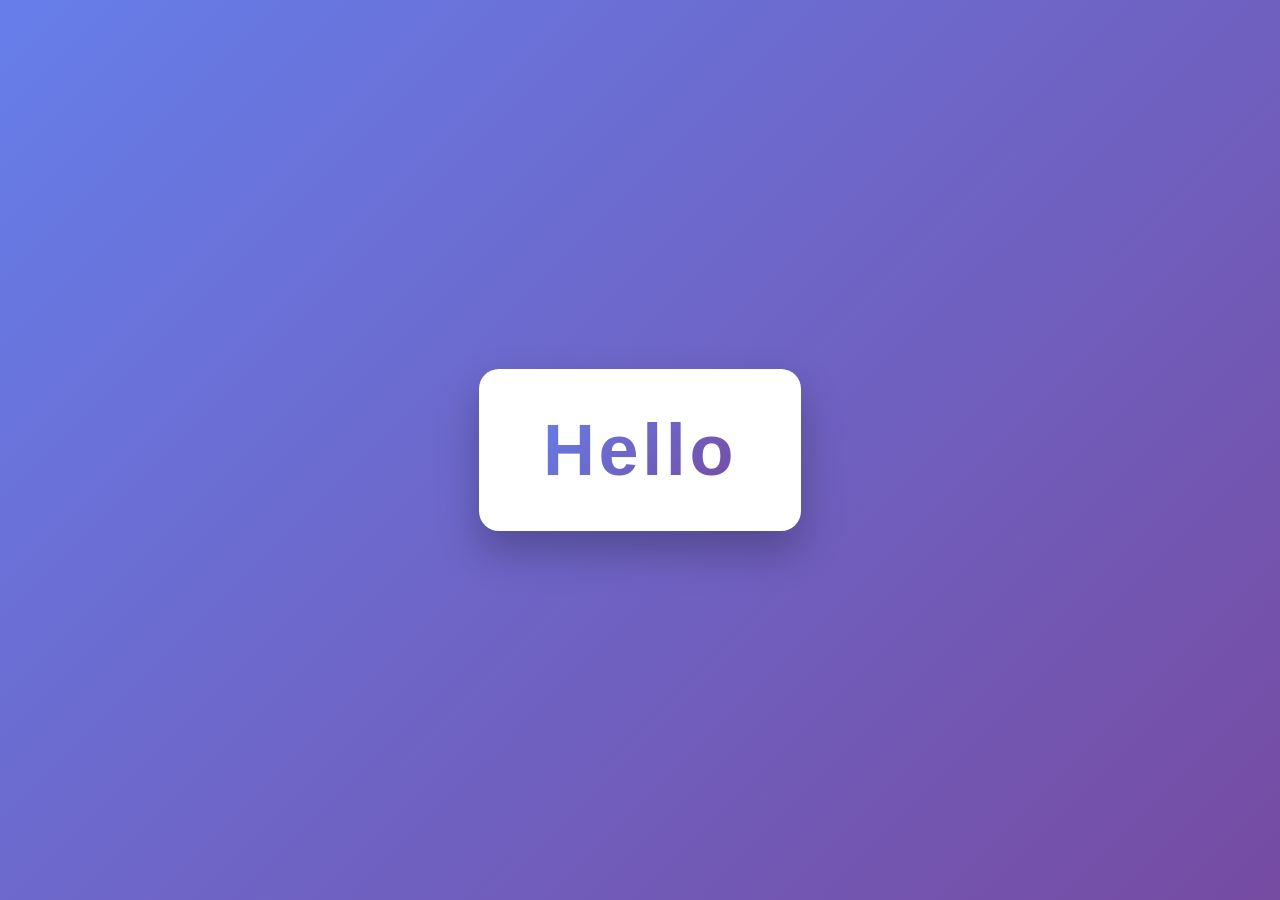
==== index.html @ c18516aa "Add simple home page with hello sign" ====
<!DOCTYPE html>
<html lang="en">
<head>
  <meta charset="UTF-8" />
  <meta name="viewport" content="width=device-width, initial-scale=1.0" />
  <title>Hello</title>
  <style>
    * {
      margin: 0;
      padding: 0;
      box-sizing: border-box;
    }

    body {
      min-height: 100vh;
      display: flex;
      align-items: center;
      justify-content: center;
      font-family: -apple-system, BlinkMacSystemFont, "Segoe UI", Roboto,
        "Helvetica Neue", Arial, sans-serif;
      background: linear-gradient(135deg, #667eea 0%, #764ba2 100%);
    }

    .sign {
      padding: 2.5rem 4rem;
      background: #ffffff;
      border-radius: 1.25rem;
      box-shadow: 0 20px 40px rgba(0, 0, 0, 0.25);
      text-align: center;
    }

    .sign h1 {
      font-size: 4.5rem;
      font-weight: 800;
      background: linear-gradient(135deg, #667eea 0%, #764ba2 100%);
      -webkit-background-clip: text;
      background-clip: text;
      -webkit-text-fill-color: transparent;
      letter-spacing: 0.05em;
    }
  </style>
</head>
<body>
  <div class="sign">
    <h1>Hello</h1>
  </div>
</body>
</html>
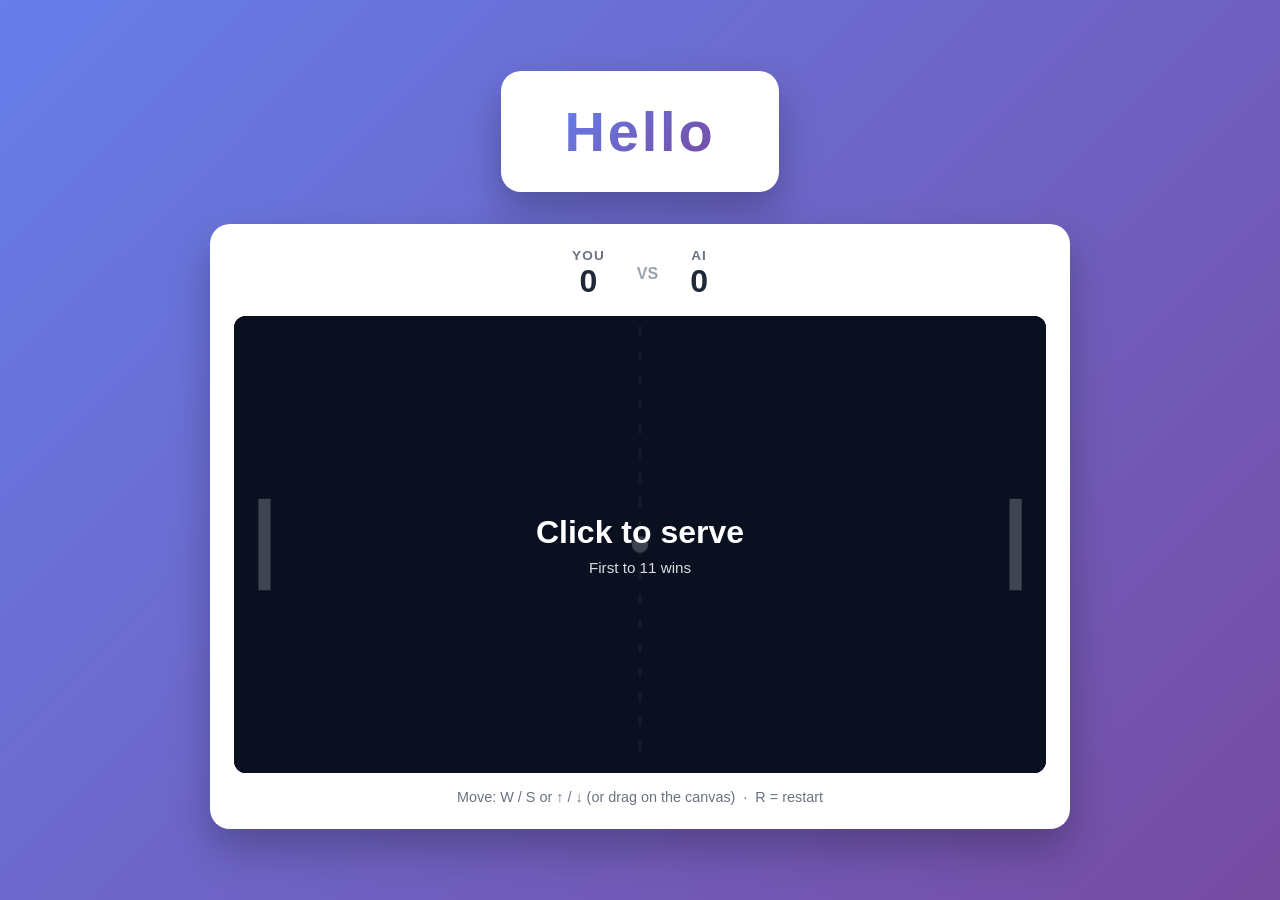
==== commit e2198b16: "Add simple ping pong game" ====
--- a/index.html
+++ b/index.html
@@ -3,7 +3,7 @@
 <head>
   <meta charset="UTF-8" />
   <meta name="viewport" content="width=device-width, initial-scale=1.0" />
-  <title>Hello</title>
+  <title>Hello — Ping Pong</title>
   <style>
     * {
       margin: 0;
@@ -19,10 +19,20 @@
       font-family: -apple-system, BlinkMacSystemFont, "Segoe UI", Roboto,
         "Helvetica Neue", Arial, sans-serif;
       background: linear-gradient(135deg, #667eea 0%, #764ba2 100%);
+      padding: 2rem 1rem;
+    }
+
+    .page {
+      display: flex;
+      flex-direction: column;
+      align-items: center;
+      gap: 2rem;
+      width: 100%;
+      max-width: 860px;
     }
 
     .sign {
-      padding: 2.5rem 4rem;
+      padding: 1.75rem 4rem;
       background: #ffffff;
       border-radius: 1.25rem;
       box-shadow: 0 20px 40px rgba(0, 0, 0, 0.25);
@@ -30,7 +40,7 @@
     }
 
     .sign h1 {
-      font-size: 4.5rem;
+      font-size: 3.5rem;
       font-weight: 800;
       background: linear-gradient(135deg, #667eea 0%, #764ba2 100%);
       -webkit-background-clip: text;
@@ -38,11 +48,326 @@
       -webkit-text-fill-color: transparent;
       letter-spacing: 0.05em;
     }
+
+    .game-card {
+      width: 100%;
+      padding: 1.5rem;
+      background: #ffffff;
+      border-radius: 1.25rem;
+      box-shadow: 0 20px 40px rgba(0, 0, 0, 0.25);
+    }
+
+    .score {
+      display: flex;
+      align-items: center;
+      justify-content: center;
+      gap: 2rem;
+      margin-bottom: 1rem;
+      font-weight: 700;
+    }
+
+    .score-item {
+      text-align: center;
+    }
+
+    .score-item .label {
+      display: block;
+      font-size: 0.85rem;
+      color: #6b7280;
+      text-transform: uppercase;
+      letter-spacing: 0.08em;
+    }
+
+    .score-item .value {
+      font-size: 2rem;
+      color: #1f2937;
+    }
+
+    .score .vs {
+      color: #9ca3af;
+      font-size: 1rem;
+    }
+
+    .canvas-wrap {
+      position: relative;
+      overflow: hidden;
+      border-radius: 0.75rem;
+    }
+
+    canvas {
+      display: block;
+      width: 100%;
+      height: auto;
+      aspect-ratio: 800 / 450;
+      background: #0b1020;
+      touch-action: none;
+    }
+
+    .overlay {
+      position: absolute;
+      inset: 0;
+      display: flex;
+      flex-direction: column;
+      align-items: center;
+      justify-content: center;
+      gap: 0.5rem;
+      background: rgba(11, 16, 32, 0.78);
+      color: #ffffff;
+      text-align: center;
+      cursor: pointer;
+      user-select: none;
+    }
+
+    .overlay h2 {
+      font-size: 2rem;
+    }
+
+    .overlay p {
+      font-size: 0.95rem;
+      opacity: 0.85;
+    }
+
+    .overlay.hidden {
+      display: none;
+    }
+
+    .hint {
+      margin-top: 1rem;
+      text-align: center;
+      font-size: 0.9rem;
+      color: #6b7280;
+    }
   </style>
 </head>
 <body>
-  <div class="sign">
-    <h1>Hello</h1>
-  </div>
+  <main class="page">
+    <div class="sign">
+      <h1>Hello</h1>
+    </div>
+
+    <div class="game-card">
+      <div class="score">
+        <div class="score-item">
+          <span class="label">You</span>
+          <span class="value" id="score-you">0</span>
+        </div>
+        <span class="vs">VS</span>
+        <div class="score-item">
+          <span class="label">AI</span>
+          <span class="value" id="score-ai">0</span>
+        </div>
+      </div>
+
+      <div class="canvas-wrap">
+        <canvas id="game" width="800" height="450"></canvas>
+        <div id="overlay" class="overlay">
+          <h2>Click to serve</h2>
+          <p>First to 11 wins</p>
+        </div>
+      </div>
+
+      <p class="hint">Move: W / S or &uarr; / &darr; (or drag on the canvas) &nbsp;&middot;&nbsp; R = restart</p>
+    </div>
+  </main>
+
+  <script>
+    const canvas = document.getElementById('game');
+    const ctx = canvas.getContext('2d');
+    const overlay = document.getElementById('overlay');
+    const overlayTitle = overlay.querySelector('h2');
+    const scoreYou = document.getElementById('score-you');
+    const scoreAi = document.getElementById('score-ai');
+
+    const W = canvas.width;
+    const H = canvas.height;
+    const PADDLE_W = 12;
+    const PADDLE_H = 90;
+    const OFFSET = 24;
+    const BALL_R = 8;
+    const PLAYER_SPEED = 7;
+    const AI_SPEED = 4.6;
+    const WIN_SCORE = 11;
+
+    const player = { x: OFFSET, y: H / 2 - PADDLE_H / 2 };
+    const ai = { x: W - OFFSET - PADDLE_W, y: H / 2 - PADDLE_H / 2 };
+    const ball = { x: W / 2, y: H / 2, vx: 0, vy: 0 };
+
+    let score = [0, 0];
+    let winner = null;
+    let running = false;
+    let pointerActive = false;
+    let pointerY = H / 2;
+    const keys = {};
+
+    function clamp(v, min, max) {
+      return Math.max(min, Math.min(max, v));
+    }
+
+    function serve(dir) {
+      ball.x = W / 2;
+      ball.y = H / 2 + (Math.random() * 80 - 40);
+      const angle = (Math.random() * 0.7 - 0.35) * Math.PI;
+      const speed = 6;
+      ball.vx = Math.cos(angle) * speed * dir;
+      ball.vy = Math.sin(angle) * speed;
+      running = true;
+    }
+
+    function updateScore() {
+      scoreYou.textContent = score[0];
+      scoreAi.textContent = score[1];
+    }
+
+    function pointTo(p) {
+      score[p]++;
+      updateScore();
+      if (score[p] >= WIN_SCORE) {
+        winner = p;
+        running = false;
+        overlayTitle.textContent = p === 0 ? 'You win!' : 'AI wins!';
+        overlay.querySelector('p').textContent = 'Click to play again';
+        overlay.classList.remove('hidden');
+      } else {
+        serve(p === 0 ? 1 : -1);
+      }
+    }
+
+    function startGame() {
+      score = [0, 0];
+      winner = null;
+      updateScore();
+      overlay.classList.add('hidden');
+      serve(1);
+    }
+
+    function hitPaddle(paddle, dir) {
+      const rel = (ball.y - (paddle.y + PADDLE_H / 2)) / (PADDLE_H / 2);
+      const angle = clamp(rel, -1, 1) * (Math.PI / 3);
+      let speed = Math.hypot(ball.vx, ball.vy) * 1.03 + 0.15;
+      if (speed > 13) speed = 13;
+      ball.vx = Math.cos(angle) * speed * dir;
+      ball.vy = Math.sin(angle) * speed;
+    }
+
+    function hitTest(p) {
+      return (
+        ball.x + BALL_R > p.x &&
+        ball.x - BALL_R < p.x + PADDLE_W &&
+        ball.y + BALL_R > p.y &&
+        ball.y - BALL_R < p.y + PADDLE_H
+      );
+    }
+
+    function update(dt) {
+      const up = keys['w'] || keys['W'] || keys['ArrowUp'];
+      const down = keys['s'] || keys['S'] || keys['ArrowDown'];
+
+      if (up) {
+        player.y -= PLAYER_SPEED * dt;
+        pointerActive = false;
+      } else if (down) {
+        player.y += PLAYER_SPEED * dt;
+        pointerActive = false;
+      } else if (pointerActive) {
+        player.y = pointerY - PADDLE_H / 2;
+      }
+      player.y = clamp(player.y, 0, H - PADDLE_H);
+
+      const target = ball.vx > 0 ? ball.y : H / 2;
+      if (ai.y + PADDLE_H / 2 < target - 4) ai.y += AI_SPEED * dt;
+      else if (ai.y + PADDLE_H / 2 > target + 4) ai.y -= AI_SPEED * dt;
+      ai.y = clamp(ai.y, 0, H - PADDLE_H);
+
+      ball.x += ball.vx * dt;
+      ball.y += ball.vy * dt;
+
+      if (ball.y - BALL_R < 0) {
+        ball.y = BALL_R;
+        ball.vy = Math.abs(ball.vy);
+      }
+      if (ball.y + BALL_R > H) {
+        ball.y = H - BALL_R;
+        ball.vy = -Math.abs(ball.vy);
+      }
+
+      if (ball.vx < 0 && hitTest(player)) {
+        ball.x = player.x + PADDLE_W + BALL_R;
+        hitPaddle(player, 1);
+      } else if (ball.vx > 0 && hitTest(ai)) {
+        ball.x = ai.x - BALL_R;
+        hitPaddle(ai, -1);
+      }
+
+      if (ball.x - BALL_R <= 0) pointTo(1);
+      else if (ball.x + BALL_R >= W) pointTo(0);
+    }
+
+    function draw() {
+      ctx.fillStyle = '#0b1020';
+      ctx.fillRect(0, 0, W, H);
+
+      ctx.setLineDash([10, 14]);
+      ctx.strokeStyle = 'rgba(255,255,255,0.22)';
+      ctx.lineWidth = 3;
+      ctx.beginPath();
+      ctx.moveTo(W / 2, 10);
+      ctx.lineTo(W / 2, H - 10);
+      ctx.stroke();
+      ctx.setLineDash([]);
+
+      ctx.fillStyle = '#ffffff';
+      ctx.fillRect(player.x, player.y, PADDLE_W, PADDLE_H);
+      ctx.fillRect(ai.x, ai.y, PADDLE_W, PADDLE_H);
+
+      ctx.beginPath();
+      ctx.arc(ball.x, ball.y, BALL_R, 0, Math.PI * 2);
+      ctx.fillStyle = '#ffffff';
+      ctx.fill();
+    }
+
+    function loop(now) {
+      const dt = Math.min((now - last) / 16.667, 3);
+      last = now;
+      if (running) update(dt);
+      draw();
+      requestAnimationFrame(loop);
+    }
+
+    let last = performance.now();
+
+    canvas.addEventListener('click', () => {
+      if (winner !== null) {
+        startGame();
+      } else if (!running) {
+        overlay.classList.add('hidden');
+        serve(1);
+      }
+    });
+
+    window.addEventListener('keydown', (e) => {
+      keys[e.key] = true;
+      if (['ArrowUp', 'ArrowDown', ' '].includes(e.key)) e.preventDefault();
+      if (e.key === 'r' || e.key === 'R') startGame();
+    });
+
+    window.addEventListener('keyup', (e) => {
+      keys[e.key] = false;
+    });
+
+    canvas.addEventListener('mousemove', (e) => {
+      const rect = canvas.getBoundingClientRect();
+      pointerY = (e.clientY - rect.top) * (H / rect.height);
+      pointerActive = true;
+    });
+
+    canvas.addEventListener('touchmove', (e) => {
+      e.preventDefault();
+      const rect = canvas.getBoundingClientRect();
+      pointerY = (e.touches[0].clientY - rect.top) * (H / rect.height);
+      pointerActive = true;
+    }, { passive: false });
+
+    requestAnimationFrame(loop);
+  </script>
 </body>
 </html>
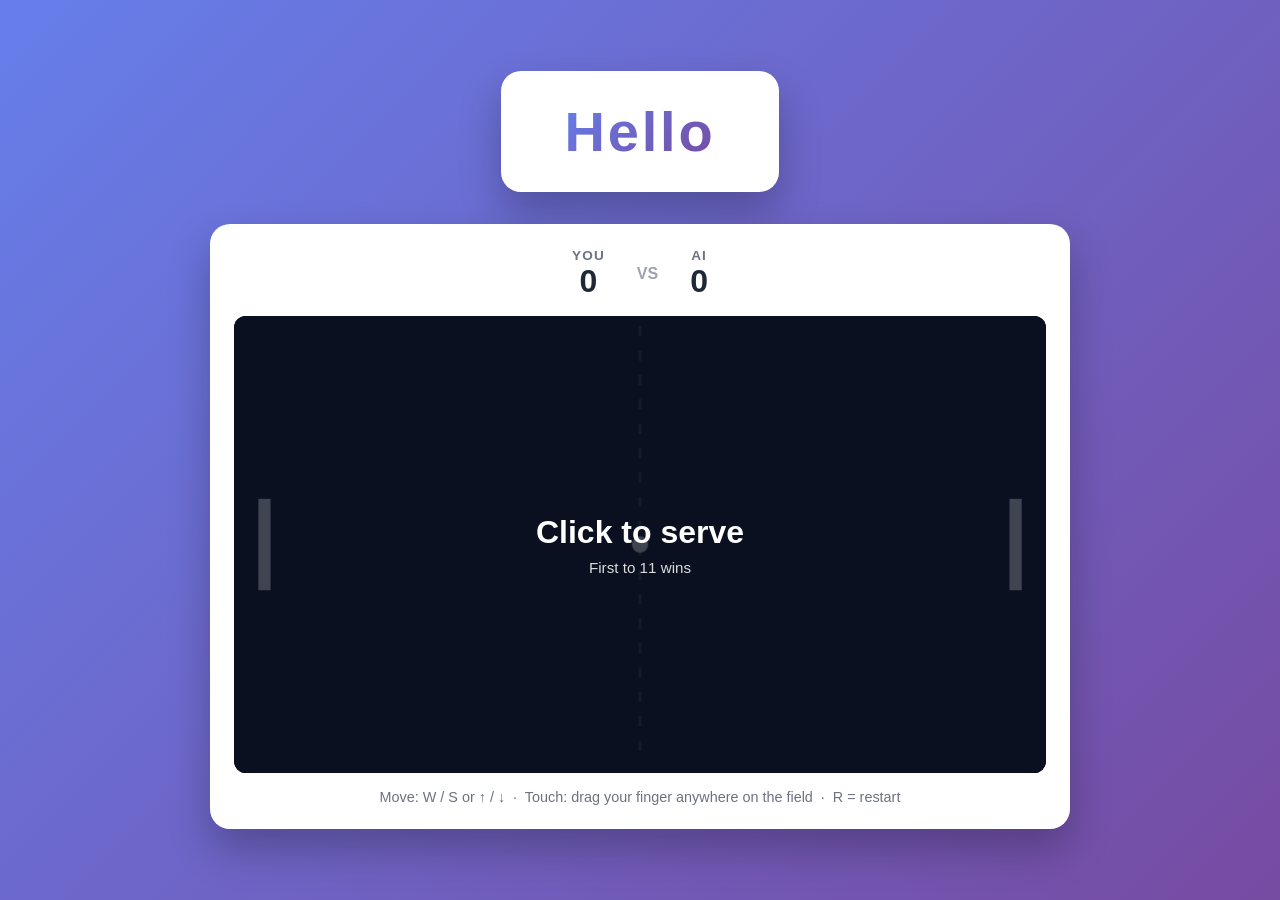
==== commit 9b579ef3: "Make game playable with touch on iPhone" ====
--- a/index.html
+++ b/index.html
@@ -2,7 +2,7 @@
 <html lang="en">
 <head>
   <meta charset="UTF-8" />
-  <meta name="viewport" content="width=device-width, initial-scale=1.0" />
+  <meta name="viewport" content="width=device-width, initial-scale=1.0, maximum-scale=1.0, user-scalable=no, viewport-fit=cover" />
   <title>Hello — Ping Pong</title>
   <style>
     * {
@@ -20,6 +20,11 @@
         "Helvetica Neue", Arial, sans-serif;
       background: linear-gradient(135deg, #667eea 0%, #764ba2 100%);
       padding: 2rem 1rem;
+      overscroll-behavior: none;
+      -webkit-tap-highlight-color: transparent;
+      -webkit-user-select: none;
+      user-select: none;
+      touch-action: manipulation;
     }
 
     .page {
@@ -116,6 +121,7 @@
       text-align: center;
       cursor: pointer;
       user-select: none;
+      touch-action: manipulation;
     }
 
     .overlay h2 {
@@ -166,7 +172,7 @@
         </div>
       </div>
 
-      <p class="hint">Move: W / S or &uarr; / &darr; (or drag on the canvas) &nbsp;&middot;&nbsp; R = restart</p>
+      <p class="hint">Move: W / S or &uarr; / &darr; &nbsp;&middot;&nbsp; Touch: drag your finger anywhere on the field &nbsp;&middot;&nbsp; R = restart</p>
     </div>
   </main>
 
@@ -360,6 +366,13 @@
       pointerActive = true;
     });
 
+    canvas.addEventListener('touchstart', (e) => {
+      const rect = canvas.getBoundingClientRect();
+      const t = e.touches[0];
+      pointerY = (t.clientY - rect.top) * (H / rect.height);
+      pointerActive = true;
+    }, { passive: true });
+
     canvas.addEventListener('touchmove', (e) => {
       e.preventDefault();
       const rect = canvas.getBoundingClientRect();
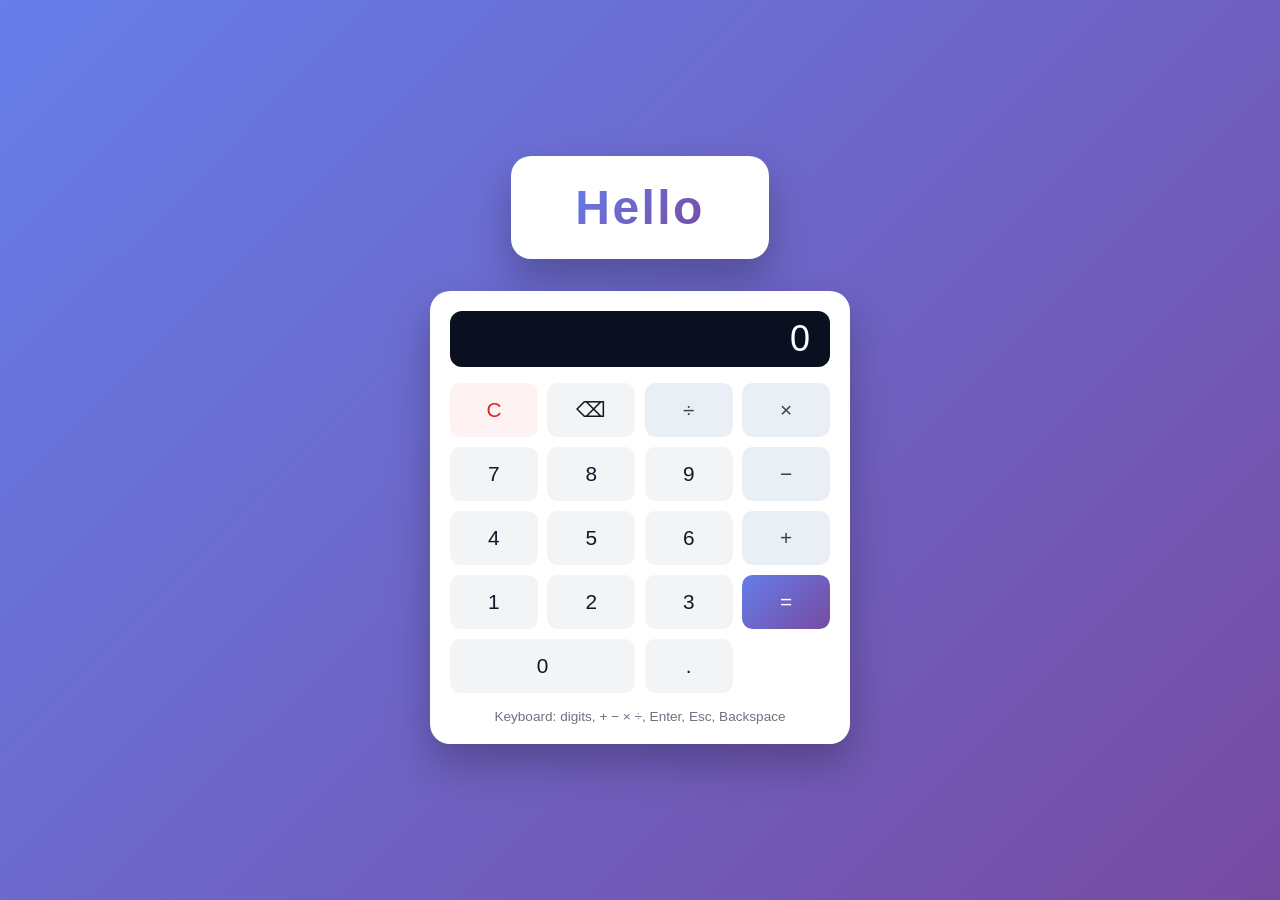
==== commit 30009cfe: "Replace game with simple calculator" ====
--- a/index.html
+++ b/index.html
@@ -3,7 +3,7 @@
 <head>
   <meta charset="UTF-8" />
   <meta name="viewport" content="width=device-width, initial-scale=1.0, maximum-scale=1.0, user-scalable=no, viewport-fit=cover" />
-  <title>Hello — Ping Pong</title>
+  <title>Hello — Calculator</title>
   <style>
     * {
       margin: 0;
@@ -33,11 +33,11 @@
       align-items: center;
       gap: 2rem;
       width: 100%;
-      max-width: 860px;
+      max-width: 420px;
     }
 
     .sign {
-      padding: 1.75rem 4rem;
+      padding: 1.5rem 4rem;
       background: #ffffff;
       border-radius: 1.25rem;
       box-shadow: 0 20px 40px rgba(0, 0, 0, 0.25);
@@ -45,7 +45,7 @@
     }
 
     .sign h1 {
-      font-size: 3.5rem;
+      font-size: 3rem;
       font-weight: 800;
       background: linear-gradient(135deg, #667eea 0%, #764ba2 100%);
       -webkit-background-clip: text;
@@ -54,93 +54,103 @@
       letter-spacing: 0.05em;
     }
 
-    .game-card {
+    .calc-card {
       width: 100%;
-      padding: 1.5rem;
+      padding: 1.25rem;
       background: #ffffff;
       border-radius: 1.25rem;
       box-shadow: 0 20px 40px rgba(0, 0, 0, 0.25);
     }
 
-    .score {
+    .calc-display {
+      background: #0b1020;
+      color: #ffffff;
+      border-radius: 0.75rem;
+      padding: 1rem 1.25rem;
+      margin-bottom: 1rem;
+      text-align: right;
+      font-size: clamp(1.75rem, 8vw, 2.25rem);
+      font-weight: 500;
+      font-variant-numeric: tabular-nums;
+      overflow: hidden;
+      white-space: nowrap;
+      min-height: 3.5rem;
+      line-height: 1.5rem;
       display: flex;
       align-items: center;
-      justify-content: center;
-      gap: 2rem;
-      margin-bottom: 1rem;
-      font-weight: 700;
-    }
-
-    .score-item {
-      text-align: center;
-    }
-
-    .score-item .label {
-      display: block;
-      font-size: 0.85rem;
-      color: #6b7280;
-      text-transform: uppercase;
-      letter-spacing: 0.08em;
-    }
-
-    .score-item .value {
-      font-size: 2rem;
-      color: #1f2937;
-    }
-
-    .score .vs {
-      color: #9ca3af;
-      font-size: 1rem;
-    }
-
-    .canvas-wrap {
-      position: relative;
-      overflow: hidden;
-      border-radius: 0.75rem;
-    }
-
-    canvas {
-      display: block;
-      width: 100%;
-      height: auto;
-      aspect-ratio: 800 / 450;
-      background: #0b1020;
-      touch-action: none;
-    }
-
-    .overlay {
-      position: absolute;
-      inset: 0;
-      display: flex;
-      flex-direction: column;
-      align-items: center;
-      justify-content: center;
-      gap: 0.5rem;
-      background: rgba(11, 16, 32, 0.78);
+      justify-content: flex-end;
+      word-break: break-all;
+    }
+
+    .calc-buttons {
+      display: grid;
+      grid-template-columns: repeat(4, 1fr);
+      gap: 0.6rem;
+    }
+
+    .btn {
+      height: 3.4rem;
+      border: none;
+      border-radius: 0.65rem;
+      font-size: 1.3rem;
+      font-weight: 500;
+      font-family: inherit;
+      cursor: pointer;
+      transition: filter 0.12s ease, transform 0.05s ease;
+    }
+
+    .btn:active {
+      transform: scale(0.96);
+    }
+
+    .btn-digit {
+      background: #f3f4f6;
+      color: #111827;
+    }
+
+    .btn-digit:hover {
+      filter: brightness(0.95);
+    }
+
+    .btn-op {
+      background: #eaeef5;
+      color: #374151;
+    }
+
+    .btn-op:hover {
+      filter: brightness(0.95);
+    }
+
+    .btn-clear {
+      background: #fef2f2;
+      color: #dc2626;
+    }
+
+    .btn-clear:hover {
+      filter: brightness(0.96);
+    }
+
+    .btn-eq {
+      background: linear-gradient(135deg, #667eea 0%, #764ba2 100%);
       color: #ffffff;
-      text-align: center;
-      cursor: pointer;
-      user-select: none;
-      touch-action: manipulation;
-    }
-
-    .overlay h2 {
-      font-size: 2rem;
-    }
-
-    .overlay p {
-      font-size: 0.95rem;
-      opacity: 0.85;
-    }
-
-    .overlay.hidden {
-      display: none;
+    }
+
+    .btn-eq:hover {
+      filter: brightness(1.05);
+    }
+
+    .span-2 {
+      grid-column: span 2;
+    }
+
+    .span-2-rows {
+      grid-row: span 2;
     }
 
     .hint {
       margin-top: 1rem;
       text-align: center;
-      font-size: 0.9rem;
+      font-size: 0.85rem;
       color: #6b7280;
     }
   </style>
@@ -151,236 +161,172 @@
       <h1>Hello</h1>
     </div>
 
-    <div class="game-card">
-      <div class="score">
-        <div class="score-item">
-          <span class="label">You</span>
-          <span class="value" id="score-you">0</span>
-        </div>
-        <span class="vs">VS</span>
-        <div class="score-item">
-          <span class="label">AI</span>
-          <span class="value" id="score-ai">0</span>
-        </div>
+    <div class="calc-card">
+      <div class="calc-display" id="display" aria-live="polite">0</div>
+      <div class="calc-buttons">
+        <button class="btn btn-clear" data-key="C" aria-label="Clear">C</button>
+        <button class="btn btn-digit" data-key="&#9003;" aria-label="Backspace">&#9003;</button>
+        <button class="btn btn-op" data-key="/">&#247;</button>
+        <button class="btn btn-op" data-key="*">&#215;</button>
+        <button class="btn btn-digit" data-key="7">7</button>
+        <button class="btn btn-digit" data-key="8">8</button>
+        <button class="btn btn-digit" data-key="9">9</button>
+        <button class="btn btn-op" data-key="-">&#8722;</button>
+        <button class="btn btn-digit" data-key="4">4</button>
+        <button class="btn btn-digit" data-key="5">5</button>
+        <button class="btn btn-digit" data-key="6">6</button>
+        <button class="btn btn-op" data-key="+">+</button>
+        <button class="btn btn-digit" data-key="1">1</button>
+        <button class="btn btn-digit" data-key="2">2</button>
+        <button class="btn btn-digit" data-key="3">3</button>
+        <button class="btn btn-eq span-2-rows" data-key="=">=</button>
+        <button class="btn btn-digit span-2" data-key="0">0</button>
+        <button class="btn btn-digit" data-key=".">.</button>
       </div>
-
-      <div class="canvas-wrap">
-        <canvas id="game" width="800" height="450"></canvas>
-        <div id="overlay" class="overlay">
-          <h2>Click to serve</h2>
-          <p>First to 11 wins</p>
-        </div>
-      </div>
-
-      <p class="hint">Move: W / S or &uarr; / &darr; &nbsp;&middot;&nbsp; Touch: drag your finger anywhere on the field &nbsp;&middot;&nbsp; R = restart</p>
+      <p class="hint">Keyboard: digits, + &minus; &times; &divide;, Enter, Esc, Backspace</p>
     </div>
   </main>
 
   <script>
-    const canvas = document.getElementById('game');
-    const ctx = canvas.getContext('2d');
-    const overlay = document.getElementById('overlay');
-    const overlayTitle = overlay.querySelector('h2');
-    const scoreYou = document.getElementById('score-you');
-    const scoreAi = document.getElementById('score-ai');
-
-    const W = canvas.width;
-    const H = canvas.height;
-    const PADDLE_W = 12;
-    const PADDLE_H = 90;
-    const OFFSET = 24;
-    const BALL_R = 8;
-    const PLAYER_SPEED = 7;
-    const AI_SPEED = 4.6;
-    const WIN_SCORE = 11;
-
-    const player = { x: OFFSET, y: H / 2 - PADDLE_H / 2 };
-    const ai = { x: W - OFFSET - PADDLE_W, y: H / 2 - PADDLE_H / 2 };
-    const ball = { x: W / 2, y: H / 2, vx: 0, vy: 0 };
-
-    let score = [0, 0];
-    let winner = null;
-    let running = false;
-    let pointerActive = false;
-    let pointerY = H / 2;
-    const keys = {};
-
-    function clamp(v, min, max) {
-      return Math.max(min, Math.min(max, v));
-    }
-
-    function serve(dir) {
-      ball.x = W / 2;
-      ball.y = H / 2 + (Math.random() * 80 - 40);
-      const angle = (Math.random() * 0.7 - 0.35) * Math.PI;
-      const speed = 6;
-      ball.vx = Math.cos(angle) * speed * dir;
-      ball.vy = Math.sin(angle) * speed;
-      running = true;
-    }
-
-    function updateScore() {
-      scoreYou.textContent = score[0];
-      scoreAi.textContent = score[1];
-    }
-
-    function pointTo(p) {
-      score[p]++;
-      updateScore();
-      if (score[p] >= WIN_SCORE) {
-        winner = p;
-        running = false;
-        overlayTitle.textContent = p === 0 ? 'You win!' : 'AI wins!';
-        overlay.querySelector('p').textContent = 'Click to play again';
-        overlay.classList.remove('hidden');
-      } else {
-        serve(p === 0 ? 1 : -1);
-      }
-    }
-
-    function startGame() {
-      score = [0, 0];
-      winner = null;
-      updateScore();
-      overlay.classList.add('hidden');
-      serve(1);
-    }
-
-    function hitPaddle(paddle, dir) {
-      const rel = (ball.y - (paddle.y + PADDLE_H / 2)) / (PADDLE_H / 2);
-      const angle = clamp(rel, -1, 1) * (Math.PI / 3);
-      let speed = Math.hypot(ball.vx, ball.vy) * 1.03 + 0.15;
-      if (speed > 13) speed = 13;
-      ball.vx = Math.cos(angle) * speed * dir;
-      ball.vy = Math.sin(angle) * speed;
-    }
-
-    function hitTest(p) {
-      return (
-        ball.x + BALL_R > p.x &&
-        ball.x - BALL_R < p.x + PADDLE_W &&
-        ball.y + BALL_R > p.y &&
-        ball.y - BALL_R < p.y + PADDLE_H
-      );
-    }
-
-    function update(dt) {
-      const up = keys['w'] || keys['W'] || keys['ArrowUp'];
-      const down = keys['s'] || keys['S'] || keys['ArrowDown'];
-
-      if (up) {
-        player.y -= PLAYER_SPEED * dt;
-        pointerActive = false;
-      } else if (down) {
-        player.y += PLAYER_SPEED * dt;
-        pointerActive = false;
-      } else if (pointerActive) {
-        player.y = pointerY - PADDLE_H / 2;
-      }
-      player.y = clamp(player.y, 0, H - PADDLE_H);
-
-      const target = ball.vx > 0 ? ball.y : H / 2;
-      if (ai.y + PADDLE_H / 2 < target - 4) ai.y += AI_SPEED * dt;
-      else if (ai.y + PADDLE_H / 2 > target + 4) ai.y -= AI_SPEED * dt;
-      ai.y = clamp(ai.y, 0, H - PADDLE_H);
-
-      ball.x += ball.vx * dt;
-      ball.y += ball.vy * dt;
-
-      if (ball.y - BALL_R < 0) {
-        ball.y = BALL_R;
-        ball.vy = Math.abs(ball.vy);
-      }
-      if (ball.y + BALL_R > H) {
-        ball.y = H - BALL_R;
-        ball.vy = -Math.abs(ball.vy);
-      }
-
-      if (ball.vx < 0 && hitTest(player)) {
-        ball.x = player.x + PADDLE_W + BALL_R;
-        hitPaddle(player, 1);
-      } else if (ball.vx > 0 && hitTest(ai)) {
-        ball.x = ai.x - BALL_R;
-        hitPaddle(ai, -1);
-      }
-
-      if (ball.x - BALL_R <= 0) pointTo(1);
-      else if (ball.x + BALL_R >= W) pointTo(0);
-    }
-
-    function draw() {
-      ctx.fillStyle = '#0b1020';
-      ctx.fillRect(0, 0, W, H);
-
-      ctx.setLineDash([10, 14]);
-      ctx.strokeStyle = 'rgba(255,255,255,0.22)';
-      ctx.lineWidth = 3;
-      ctx.beginPath();
-      ctx.moveTo(W / 2, 10);
-      ctx.lineTo(W / 2, H - 10);
-      ctx.stroke();
-      ctx.setLineDash([]);
-
-      ctx.fillStyle = '#ffffff';
-      ctx.fillRect(player.x, player.y, PADDLE_W, PADDLE_H);
-      ctx.fillRect(ai.x, ai.y, PADDLE_W, PADDLE_H);
-
-      ctx.beginPath();
-      ctx.arc(ball.x, ball.y, BALL_R, 0, Math.PI * 2);
-      ctx.fillStyle = '#ffffff';
-      ctx.fill();
-    }
-
-    function loop(now) {
-      const dt = Math.min((now - last) / 16.667, 3);
-      last = now;
-      if (running) update(dt);
-      draw();
-      requestAnimationFrame(loop);
-    }
-
-    let last = performance.now();
-
-    canvas.addEventListener('click', () => {
-      if (winner !== null) {
-        startGame();
-      } else if (!running) {
-        overlay.classList.add('hidden');
-        serve(1);
-      }
+    const display = document.getElementById('display');
+
+    let acc = null;        // stored operand
+    let op = null;         // pending operator
+    let entry = '';        // current input
+    let fresh = false;     // entry is a result; next digit starts a new number
+    let error = false;
+
+    function fmt(x) {
+      let s = String(parseFloat(x.toPrecision(12)));
+      if (s.length > 14) s = x.toExponential(8);
+      return s;
+    }
+
+    function compute(a, b, o) {
+      switch (o) {
+        case '+': return a + b;
+        case '-': return a - b;
+        case '*': return a * b;
+        case '/': return b === 0 ? Infinity : a / b;
+      }
+    }
+
+    function showError() {
+      error = true;
+      acc = null;
+      op = null;
+      entry = '';
+      fresh = false;
+      display.textContent = 'Error';
+    }
+
+    function handleClear() {
+      error = false;
+      acc = null;
+      op = null;
+      entry = '';
+      fresh = false;
+      display.textContent = '0';
+    }
+
+    function handleDigit(d) {
+      if (error) handleClear();
+      if (fresh) {
+        entry = '';
+        fresh = false;
+      }
+      if (entry.length >= 14) return;
+      entry = entry === '0' ? d : entry + d;
+      display.textContent = entry;
+    }
+
+    function handleDot() {
+      if (error) handleClear();
+      if (fresh) {
+        entry = '';
+        fresh = false;
+      }
+      if (entry.includes('.')) return;
+      entry = entry === '' ? '0.' : entry + '.';
+      display.textContent = entry;
+    }
+
+    function handleOp(o) {
+      if (error) return;
+      if (fresh && acc !== null && op !== null) {
+        op = o;
+        return;
+      }
+      if (entry !== '') {
+        const val = parseFloat(entry);
+        if (acc === null) {
+          acc = val;
+        } else if (op !== null) {
+          const r = compute(acc, val, op);
+          if (!isFinite(r)) return showError();
+          acc = r;
+        }
+        op = o;
+        entry = '';
+        fresh = false;
+        display.textContent = fmt(acc);
+      } else if (acc !== null) {
+        op = o;
+      }
+    }
+
+    function handleEquals() {
+      if (error) return;
+      if (op !== null && entry !== '') {
+        const r = compute(acc, parseFloat(entry), op);
+        if (!isFinite(r)) return showError();
+        entry = fmt(r);
+        acc = null;
+        op = null;
+        fresh = true;
+        display.textContent = entry;
+      } else if (op !== null && acc !== null) {
+        entry = fmt(acc);
+        acc = null;
+        op = null;
+        fresh = true;
+        display.textContent = entry;
+      }
+    }
+
+    function handleBackspace() {
+      if (error || fresh) return;
+      entry = entry.slice(0, -1);
+      display.textContent = entry === '' ? '0' : entry;
+    }
+
+    document.querySelectorAll('.calc-buttons .btn').forEach((btn) => {
+      btn.addEventListener('click', () => {
+        const k = btn.dataset.key;
+        if (/^[0-9]$/.test(k)) handleDigit(k);
+        else if (k === '.') handleDot();
+        else if (k === 'C') handleClear();
+        else if (k === '\u232B') handleBackspace();
+        else if (k === '=') handleEquals();
+        else handleOp(k);
+      });
     });
 
     window.addEventListener('keydown', (e) => {
-      keys[e.key] = true;
-      if (['ArrowUp', 'ArrowDown', ' '].includes(e.key)) e.preventDefault();
-      if (e.key === 'r' || e.key === 'R') startGame();
+      if (/^[0-9]$/.test(e.key)) handleDigit(e.key);
+      else if (e.key === '.') handleDot();
+      else if (['+', '-', '*', '/'].includes(e.key)) {
+        e.preventDefault();
+        handleOp(e.key);
+      } else if (e.key === 'Enter' || e.key === '=') {
+        e.preventDefault();
+        handleEquals();
+      } else if (e.key === 'Backspace') {
+        handleBackspace();
+      } else if (e.key === 'Escape' || e.key.toLowerCase() === 'c') {
+        handleClear();
+      }
     });
-
-    window.addEventListener('keyup', (e) => {
-      keys[e.key] = false;
-    });
-
-    canvas.addEventListener('mousemove', (e) => {
-      const rect = canvas.getBoundingClientRect();
-      pointerY = (e.clientY - rect.top) * (H / rect.height);
-      pointerActive = true;
-    });
-
-    canvas.addEventListener('touchstart', (e) => {
-      const rect = canvas.getBoundingClientRect();
-      const t = e.touches[0];
-      pointerY = (t.clientY - rect.top) * (H / rect.height);
-      pointerActive = true;
-    }, { passive: true });
-
-    canvas.addEventListener('touchmove', (e) => {
-      e.preventDefault();
-      const rect = canvas.getBoundingClientRect();
-      pointerY = (e.touches[0].clientY - rect.top) * (H / rect.height);
-      pointerActive = true;
-    }, { passive: false });
-
-    requestAnimationFrame(loop);
   </script>
 </body>
 </html>
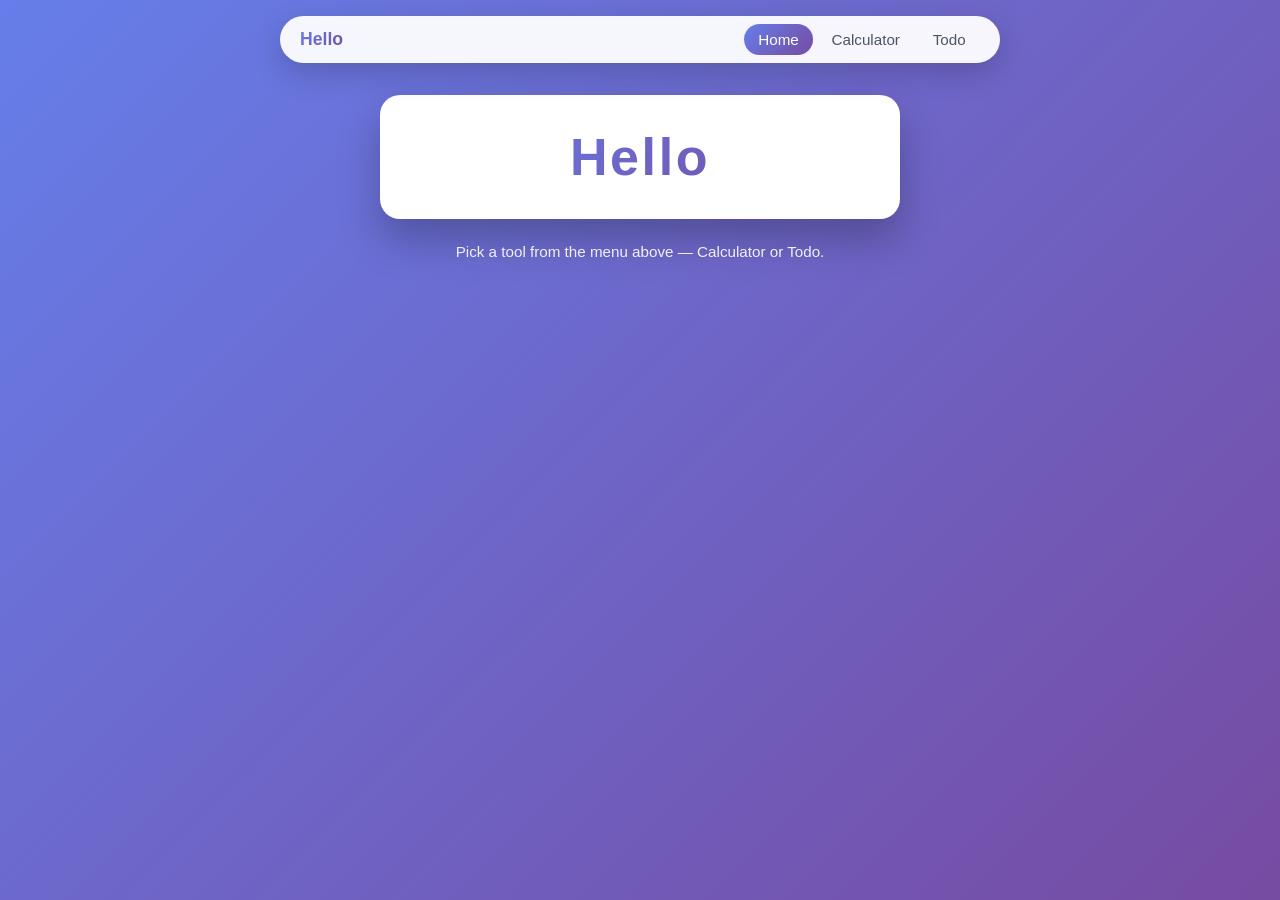
==== commit f0170097: "Add calculator and CSV todo pages with navigation" ====
--- a/index.html
+++ b/index.html
@@ -3,330 +3,24 @@
 <head>
   <meta charset="UTF-8" />
   <meta name="viewport" content="width=device-width, initial-scale=1.0, maximum-scale=1.0, user-scalable=no, viewport-fit=cover" />
-  <title>Hello — Calculator</title>
-  <style>
-    * {
-      margin: 0;
-      padding: 0;
-      box-sizing: border-box;
-    }
-
-    body {
-      min-height: 100vh;
-      display: flex;
-      align-items: center;
-      justify-content: center;
-      font-family: -apple-system, BlinkMacSystemFont, "Segoe UI", Roboto,
-        "Helvetica Neue", Arial, sans-serif;
-      background: linear-gradient(135deg, #667eea 0%, #764ba2 100%);
-      padding: 2rem 1rem;
-      overscroll-behavior: none;
-      -webkit-tap-highlight-color: transparent;
-      -webkit-user-select: none;
-      user-select: none;
-      touch-action: manipulation;
-    }
-
-    .page {
-      display: flex;
-      flex-direction: column;
-      align-items: center;
-      gap: 2rem;
-      width: 100%;
-      max-width: 420px;
-    }
-
-    .sign {
-      padding: 1.5rem 4rem;
-      background: #ffffff;
-      border-radius: 1.25rem;
-      box-shadow: 0 20px 40px rgba(0, 0, 0, 0.25);
-      text-align: center;
-    }
-
-    .sign h1 {
-      font-size: 3rem;
-      font-weight: 800;
-      background: linear-gradient(135deg, #667eea 0%, #764ba2 100%);
-      -webkit-background-clip: text;
-      background-clip: text;
-      -webkit-text-fill-color: transparent;
-      letter-spacing: 0.05em;
-    }
-
-    .calc-card {
-      width: 100%;
-      padding: 1.25rem;
-      background: #ffffff;
-      border-radius: 1.25rem;
-      box-shadow: 0 20px 40px rgba(0, 0, 0, 0.25);
-    }
-
-    .calc-display {
-      background: #0b1020;
-      color: #ffffff;
-      border-radius: 0.75rem;
-      padding: 1rem 1.25rem;
-      margin-bottom: 1rem;
-      text-align: right;
-      font-size: clamp(1.75rem, 8vw, 2.25rem);
-      font-weight: 500;
-      font-variant-numeric: tabular-nums;
-      overflow: hidden;
-      white-space: nowrap;
-      min-height: 3.5rem;
-      line-height: 1.5rem;
-      display: flex;
-      align-items: center;
-      justify-content: flex-end;
-      word-break: break-all;
-    }
-
-    .calc-buttons {
-      display: grid;
-      grid-template-columns: repeat(4, 1fr);
-      gap: 0.6rem;
-    }
-
-    .btn {
-      height: 3.4rem;
-      border: none;
-      border-radius: 0.65rem;
-      font-size: 1.3rem;
-      font-weight: 500;
-      font-family: inherit;
-      cursor: pointer;
-      transition: filter 0.12s ease, transform 0.05s ease;
-    }
-
-    .btn:active {
-      transform: scale(0.96);
-    }
-
-    .btn-digit {
-      background: #f3f4f6;
-      color: #111827;
-    }
-
-    .btn-digit:hover {
-      filter: brightness(0.95);
-    }
-
-    .btn-op {
-      background: #eaeef5;
-      color: #374151;
-    }
-
-    .btn-op:hover {
-      filter: brightness(0.95);
-    }
-
-    .btn-clear {
-      background: #fef2f2;
-      color: #dc2626;
-    }
-
-    .btn-clear:hover {
-      filter: brightness(0.96);
-    }
-
-    .btn-eq {
-      background: linear-gradient(135deg, #667eea 0%, #764ba2 100%);
-      color: #ffffff;
-    }
-
-    .btn-eq:hover {
-      filter: brightness(1.05);
-    }
-
-    .span-2 {
-      grid-column: span 2;
-    }
-
-    .span-2-rows {
-      grid-row: span 2;
-    }
-
-    .hint {
-      margin-top: 1rem;
-      text-align: center;
-      font-size: 0.85rem;
-      color: #6b7280;
-    }
-  </style>
+  <title>Hello</title>
+  <link rel="stylesheet" href="style.css" />
 </head>
 <body>
+  <nav class="nav" aria-label="Main navigation">
+    <a href="index.html" class="brand">Hello</a>
+    <div class="nav-links">
+      <a href="index.html" class="nav-link active" aria-current="page">Home</a>
+      <a href="calculator.html" class="nav-link">Calculator</a>
+      <a href="todo.html" class="nav-link">Todo</a>
+    </div>
+  </nav>
+
   <main class="page">
-    <div class="sign">
+    <div class="card sign">
       <h1>Hello</h1>
     </div>
-
-    <div class="calc-card">
-      <div class="calc-display" id="display" aria-live="polite">0</div>
-      <div class="calc-buttons">
-        <button class="btn btn-clear" data-key="C" aria-label="Clear">C</button>
-        <button class="btn btn-digit" data-key="&#9003;" aria-label="Backspace">&#9003;</button>
-        <button class="btn btn-op" data-key="/">&#247;</button>
-        <button class="btn btn-op" data-key="*">&#215;</button>
-        <button class="btn btn-digit" data-key="7">7</button>
-        <button class="btn btn-digit" data-key="8">8</button>
-        <button class="btn btn-digit" data-key="9">9</button>
-        <button class="btn btn-op" data-key="-">&#8722;</button>
-        <button class="btn btn-digit" data-key="4">4</button>
-        <button class="btn btn-digit" data-key="5">5</button>
-        <button class="btn btn-digit" data-key="6">6</button>
-        <button class="btn btn-op" data-key="+">+</button>
-        <button class="btn btn-digit" data-key="1">1</button>
-        <button class="btn btn-digit" data-key="2">2</button>
-        <button class="btn btn-digit" data-key="3">3</button>
-        <button class="btn btn-eq span-2-rows" data-key="=">=</button>
-        <button class="btn btn-digit span-2" data-key="0">0</button>
-        <button class="btn btn-digit" data-key=".">.</button>
-      </div>
-      <p class="hint">Keyboard: digits, + &minus; &times; &divide;, Enter, Esc, Backspace</p>
-    </div>
+    <p class="caption">Pick a tool from the menu above — Calculator or Todo.</p>
   </main>
-
-  <script>
-    const display = document.getElementById('display');
-
-    let acc = null;        // stored operand
-    let op = null;         // pending operator
-    let entry = '';        // current input
-    let fresh = false;     // entry is a result; next digit starts a new number
-    let error = false;
-
-    function fmt(x) {
-      let s = String(parseFloat(x.toPrecision(12)));
-      if (s.length > 14) s = x.toExponential(8);
-      return s;
-    }
-
-    function compute(a, b, o) {
-      switch (o) {
-        case '+': return a + b;
-        case '-': return a - b;
-        case '*': return a * b;
-        case '/': return b === 0 ? Infinity : a / b;
-      }
-    }
-
-    function showError() {
-      error = true;
-      acc = null;
-      op = null;
-      entry = '';
-      fresh = false;
-      display.textContent = 'Error';
-    }
-
-    function handleClear() {
-      error = false;
-      acc = null;
-      op = null;
-      entry = '';
-      fresh = false;
-      display.textContent = '0';
-    }
-
-    function handleDigit(d) {
-      if (error) handleClear();
-      if (fresh) {
-        entry = '';
-        fresh = false;
-      }
-      if (entry.length >= 14) return;
-      entry = entry === '0' ? d : entry + d;
-      display.textContent = entry;
-    }
-
-    function handleDot() {
-      if (error) handleClear();
-      if (fresh) {
-        entry = '';
-        fresh = false;
-      }
-      if (entry.includes('.')) return;
-      entry = entry === '' ? '0.' : entry + '.';
-      display.textContent = entry;
-    }
-
-    function handleOp(o) {
-      if (error) return;
-      if (fresh && acc !== null && op !== null) {
-        op = o;
-        return;
-      }
-      if (entry !== '') {
-        const val = parseFloat(entry);
-        if (acc === null) {
-          acc = val;
-        } else if (op !== null) {
-          const r = compute(acc, val, op);
-          if (!isFinite(r)) return showError();
-          acc = r;
-        }
-        op = o;
-        entry = '';
-        fresh = false;
-        display.textContent = fmt(acc);
-      } else if (acc !== null) {
-        op = o;
-      }
-    }
-
-    function handleEquals() {
-      if (error) return;
-      if (op !== null && entry !== '') {
-        const r = compute(acc, parseFloat(entry), op);
-        if (!isFinite(r)) return showError();
-        entry = fmt(r);
-        acc = null;
-        op = null;
-        fresh = true;
-        display.textContent = entry;
-      } else if (op !== null && acc !== null) {
-        entry = fmt(acc);
-        acc = null;
-        op = null;
-        fresh = true;
-        display.textContent = entry;
-      }
-    }
-
-    function handleBackspace() {
-      if (error || fresh) return;
-      entry = entry.slice(0, -1);
-      display.textContent = entry === '' ? '0' : entry;
-    }
-
-    document.querySelectorAll('.calc-buttons .btn').forEach((btn) => {
-      btn.addEventListener('click', () => {
-        const k = btn.dataset.key;
-        if (/^[0-9]$/.test(k)) handleDigit(k);
-        else if (k === '.') handleDot();
-        else if (k === 'C') handleClear();
-        else if (k === '\u232B') handleBackspace();
-        else if (k === '=') handleEquals();
-        else handleOp(k);
-      });
-    });
-
-    window.addEventListener('keydown', (e) => {
-      if (/^[0-9]$/.test(e.key)) handleDigit(e.key);
-      else if (e.key === '.') handleDot();
-      else if (['+', '-', '*', '/'].includes(e.key)) {
-        e.preventDefault();
-        handleOp(e.key);
-      } else if (e.key === 'Enter' || e.key === '=') {
-        e.preventDefault();
-        handleEquals();
-      } else if (e.key === 'Backspace') {
-        handleBackspace();
-      } else if (e.key === 'Escape' || e.key.toLowerCase() === 'c') {
-        handleClear();
-      }
-    });
-  </script>
 </body>
 </html>
--- a/style.css
+++ b/style.css
@@ -0,0 +1,417 @@
+* {
+  margin: 0;
+  padding: 0;
+  box-sizing: border-box;
+}
+
+body {
+  min-height: 100vh;
+  display: flex;
+  flex-direction: column;
+  align-items: center;
+  font-family: -apple-system, BlinkMacSystemFont, "Segoe UI", Roboto,
+    "Helvetica Neue", Arial, sans-serif;
+  background: linear-gradient(135deg, #667eea 0%, #764ba2 100%);
+  padding: 0 1rem 2rem;
+  overscroll-behavior: none;
+  -webkit-tap-highlight-color: transparent;
+  -webkit-user-select: none;
+  user-select: none;
+  touch-action: manipulation;
+}
+
+input,
+textarea {
+  -webkit-user-select: text;
+  user-select: text;
+}
+
+/* ---------- Navigation ---------- */
+
+.nav {
+  width: 100%;
+  max-width: 720px;
+  margin: 1rem auto 0;
+  display: flex;
+  align-items: center;
+  justify-content: space-between;
+  flex-wrap: wrap;
+  gap: 0.5rem 0.75rem;
+  background: rgba(255, 255, 255, 0.94);
+  backdrop-filter: blur(8px);
+  border-radius: 999px;
+  padding: 0.5rem 1.25rem;
+  box-shadow: 0 10px 30px rgba(0, 0, 0, 0.18);
+}
+
+.nav .brand {
+  font-weight: 800;
+  font-size: 1.1rem;
+  background: linear-gradient(135deg, #667eea 0%, #764ba2 100%);
+  -webkit-background-clip: text;
+  background-clip: text;
+  -webkit-text-fill-color: transparent;
+  text-decoration: none;
+}
+
+.nav-links {
+  display: flex;
+  gap: 0.25rem;
+  flex-wrap: wrap;
+}
+
+.nav-link {
+  padding: 0.45rem 0.9rem;
+  border-radius: 999px;
+  text-decoration: none;
+  color: #4b5563;
+  font-size: 0.95rem;
+  font-weight: 500;
+  transition: background 0.15s ease, color 0.15s ease;
+}
+
+.nav-link:hover {
+  background: #f3f4f6;
+}
+
+.nav-link.active {
+  background: linear-gradient(135deg, #667eea 0%, #764ba2 100%);
+  color: #ffffff;
+}
+
+/* ---------- Layout ---------- */
+
+.page {
+  width: 100%;
+  max-width: 520px;
+  margin: 2rem auto 0;
+  display: flex;
+  flex-direction: column;
+  align-items: center;
+  gap: 1.5rem;
+}
+
+.page-wide {
+  max-width: 620px;
+}
+
+.page-title {
+  color: #ffffff;
+  font-size: 1.6rem;
+  font-weight: 700;
+  text-align: center;
+}
+
+.card {
+  background: #ffffff;
+  border-radius: 1.25rem;
+  box-shadow: 0 20px 40px rgba(0, 0, 0, 0.25);
+  padding: 1.25rem;
+  width: 100%;
+}
+
+.sign {
+  padding: 2rem 3.5rem;
+  text-align: center;
+}
+
+.sign h1 {
+  font-size: 3.25rem;
+  font-weight: 800;
+  background: linear-gradient(135deg, #667eea 0%, #764ba2 100%);
+  -webkit-background-clip: text;
+  background-clip: text;
+  -webkit-text-fill-color: transparent;
+  letter-spacing: 0.05em;
+}
+
+.caption {
+  color: rgba(255, 255, 255, 0.9);
+  font-size: 0.95rem;
+  text-align: center;
+}
+
+/* ---------- Shared buttons ---------- */
+
+.btn {
+  padding: 0.65rem 0.95rem;
+  border: none;
+  border-radius: 0.6rem;
+  font-family: inherit;
+  font-size: 0.95rem;
+  font-weight: 500;
+  cursor: pointer;
+  background: #f3f4f6;
+  color: #111827;
+  transition: filter 0.12s ease, transform 0.05s ease;
+  display: inline-flex;
+  align-items: center;
+  justify-content: center;
+}
+
+.btn:hover {
+  filter: brightness(0.95);
+}
+
+.btn:active {
+  transform: scale(0.97);
+}
+
+.btn-primary {
+  background: linear-gradient(135deg, #667eea 0%, #764ba2 100%);
+  color: #ffffff;
+}
+
+.btn-soft-danger {
+  background: #fef2f2;
+  color: #dc2626;
+}
+
+.btn-file {
+  cursor: pointer;
+}
+
+/* ---------- Calculator ---------- */
+
+.calc-display {
+  background: #0b1020;
+  color: #ffffff;
+  border-radius: 0.75rem;
+  padding: 1rem 1.25rem;
+  margin-bottom: 1rem;
+  text-align: right;
+  font-size: clamp(1.75rem, 8vw, 2.25rem);
+  font-weight: 500;
+  font-variant-numeric: tabular-nums;
+  overflow: hidden;
+  white-space: nowrap;
+  min-height: 3.5rem;
+  line-height: 1.5rem;
+  display: flex;
+  align-items: center;
+  justify-content: flex-end;
+  word-break: break-all;
+}
+
+.calc-buttons {
+  display: grid;
+  grid-template-columns: repeat(4, 1fr);
+  gap: 0.6rem;
+}
+
+.btn-digit {
+  height: 3.4rem;
+  border: none;
+  border-radius: 0.65rem;
+  font-size: 1.3rem;
+  font-weight: 500;
+  font-family: inherit;
+  cursor: pointer;
+  background: #f3f4f6;
+  color: #111827;
+  transition: filter 0.12s ease, transform 0.05s ease;
+}
+
+.btn-digit:hover {
+  filter: brightness(0.95);
+}
+
+.btn-digit:active {
+  transform: scale(0.96);
+}
+
+.btn-op {
+  height: 3.4rem;
+  border: none;
+  border-radius: 0.65rem;
+  font-size: 1.3rem;
+  font-weight: 500;
+  font-family: inherit;
+  cursor: pointer;
+  background: #eaeef5;
+  color: #374151;
+  transition: filter 0.12s ease, transform 0.05s ease;
+}
+
+.btn-op:hover {
+  filter: brightness(0.95);
+}
+
+.btn-op:active {
+  transform: scale(0.96);
+}
+
+.btn-clear {
+  height: 3.4rem;
+  border: none;
+  border-radius: 0.65rem;
+  font-size: 1.3rem;
+  font-weight: 500;
+  font-family: inherit;
+  cursor: pointer;
+  background: #fef2f2;
+  color: #dc2626;
+  transition: filter 0.12s ease, transform 0.05s ease;
+}
+
+.btn-clear:hover {
+  filter: brightness(0.96);
+}
+
+.btn-clear:active {
+  transform: scale(0.96);
+}
+
+.btn-eq {
+  height: 3.4rem;
+  border: none;
+  border-radius: 0.65rem;
+  font-size: 1.3rem;
+  font-weight: 500;
+  font-family: inherit;
+  cursor: pointer;
+  background: linear-gradient(135deg, #667eea 0%, #764ba2 100%);
+  color: #ffffff;
+  transition: filter 0.12s ease, transform 0.05s ease;
+}
+
+.btn-eq:hover {
+  filter: brightness(1.05);
+}
+
+.btn-eq:active {
+  transform: scale(0.96);
+}
+
+.span-2 {
+  grid-column: span 2;
+}
+
+.span-2-rows {
+  grid-row: span 2;
+}
+
+.hint {
+  margin-top: 1rem;
+  text-align: center;
+  font-size: 0.85rem;
+  color: #6b7280;
+}
+
+/* ---------- Todo list ---------- */
+
+.todo-form {
+  display: flex;
+  gap: 0.5rem;
+  margin-bottom: 1rem;
+}
+
+.todo-input {
+  flex: 1;
+  min-width: 0;
+  padding: 0.7rem 0.9rem;
+  border: 1px solid #e5e7eb;
+  border-radius: 0.65rem;
+  font-family: inherit;
+  font-size: 1rem;
+  color: #111827;
+}
+
+.todo-input:focus {
+  outline: 2px solid rgba(102, 126, 234, 0.45);
+  border-color: #667eea;
+}
+
+.todo-list {
+  list-style: none;
+  display: flex;
+  flex-direction: column;
+  gap: 0.5rem;
+}
+
+.todo-empty {
+  padding: 1.25rem;
+  text-align: center;
+  color: #9ca3af;
+  font-size: 0.95rem;
+  background: #f9fafb;
+  border-radius: 0.6rem;
+  border: 1px dashed #d1d5db;
+}
+
+.todo-item {
+  display: flex;
+  align-items: center;
+  gap: 0.6rem;
+  padding: 0.6rem 0.75rem;
+  background: #f9fafb;
+  border-radius: 0.6rem;
+}
+
+.todo-check {
+  width: 1.2rem;
+  height: 1.2rem;
+  flex-shrink: 0;
+  accent-color: #667eea;
+  cursor: pointer;
+}
+
+.todo-title {
+  flex: 1;
+  font-size: 1rem;
+  color: #111827;
+  word-break: break-word;
+}
+
+.todo-item.done .todo-title {
+  text-decoration: line-through;
+  color: #9ca3af;
+}
+
+.todo-edit-input {
+  flex: 1;
+  min-width: 0;
+  padding: 0.45rem 0.6rem;
+  border: 1px solid #667eea;
+  border-radius: 0.5rem;
+  font-family: inherit;
+  font-size: 1rem;
+  color: #111827;
+  outline: none;
+}
+
+.icon-btn {
+  background: none;
+  border: none;
+  cursor: pointer;
+  font-family: inherit;
+  font-size: 0.85rem;
+  font-weight: 500;
+  color: #6b7280;
+  padding: 0.3rem 0.55rem;
+  border-radius: 0.45rem;
+  flex-shrink: 0;
+  transition: background 0.12s ease;
+}
+
+.icon-btn:hover {
+  background: #eef0f6;
+}
+
+.icon-btn.del {
+  color: #dc2626;
+}
+
+.todo-actions {
+  display: flex;
+  flex-wrap: wrap;
+  gap: 0.5rem;
+  margin-top: 1rem;
+}
+
+.status {
+  margin-top: 0.75rem;
+  font-size: 0.8rem;
+  color: #6b7280;
+  text-align: center;
+}
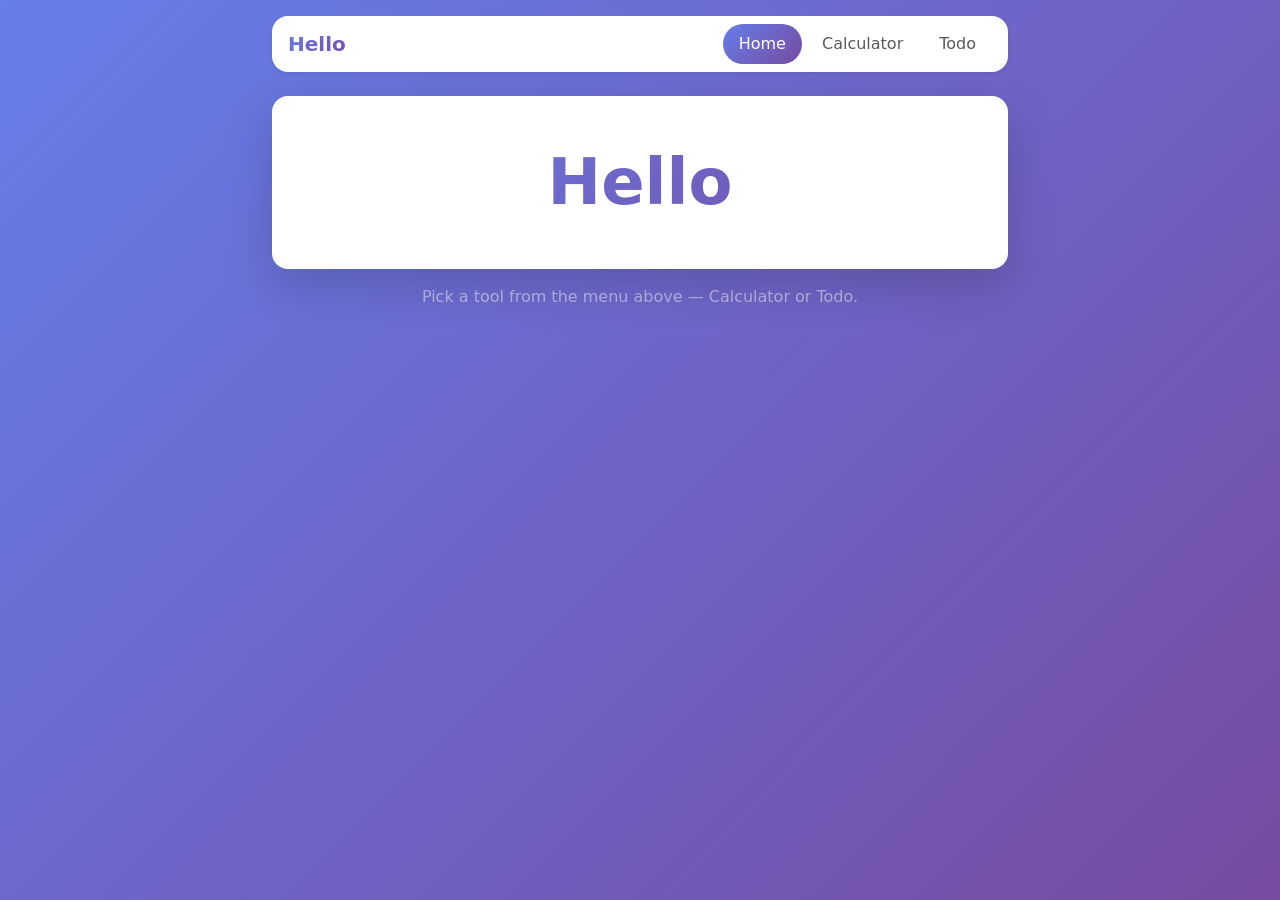
==== commit 7ef4f7fe: "Migrate site to Bootstrap 5" ====
--- a/index.html
+++ b/index.html
@@ -4,23 +4,38 @@
   <meta charset="UTF-8" />
   <meta name="viewport" content="width=device-width, initial-scale=1.0, maximum-scale=1.0, user-scalable=no, viewport-fit=cover" />
   <title>Hello</title>
+  <link rel="stylesheet" href="https://cdnjs.cloudflare.com/ajax/libs/bootstrap/5.3.3/css/bootstrap.min.css" />
   <link rel="stylesheet" href="style.css" />
 </head>
-<body>
-  <nav class="nav" aria-label="Main navigation">
-    <a href="index.html" class="brand">Hello</a>
-    <div class="nav-links">
-      <a href="index.html" class="nav-link active" aria-current="page">Home</a>
-      <a href="calculator.html" class="nav-link">Calculator</a>
-      <a href="todo.html" class="nav-link">Todo</a>
-    </div>
-  </nav>
+<body class="d-flex flex-column align-items-center">
+  <div class="container" style="max-width: 760px;">
+    <nav class="navbar navbar-expand bg-white rounded-4 shadow-sm px-3 py-2 mt-3" aria-label="Main navigation">
+      <div class="container-fluid p-0">
+        <a class="navbar-brand fw-bold gradient-text" href="index.html">Hello</a>
+        <ul class="navbar-nav ms-auto gap-1">
+          <li class="nav-item">
+            <a class="nav-link px-3 active" aria-current="page" href="index.html">Home</a>
+          </li>
+          <li class="nav-item">
+            <a class="nav-link px-3" href="calculator.html">Calculator</a>
+          </li>
+          <li class="nav-item">
+            <a class="nav-link px-3" href="todo.html">Todo</a>
+          </li>
+        </ul>
+      </div>
+    </nav>
 
-  <main class="page">
-    <div class="card sign">
-      <h1>Hello</h1>
-    </div>
-    <p class="caption">Pick a tool from the menu above — Calculator or Todo.</p>
-  </main>
+    <main class="text-center mt-4 mb-3">
+      <div class="card shadow-lg border-0 rounded-4">
+        <div class="card-body py-5">
+          <h1 class="display-3 fw-bold gradient-text mb-0">Hello</h1>
+        </div>
+      </div>
+      <p class="text-white-50 mt-3 mb-0">Pick a tool from the menu above — Calculator or Todo.</p>
+    </main>
+  </div>
+
+  <script src="https://cdnjs.cloudflare.com/ajax/libs/bootstrap/5.3.3/js/bootstrap.bundle.min.js"></script>
 </body>
 </html>
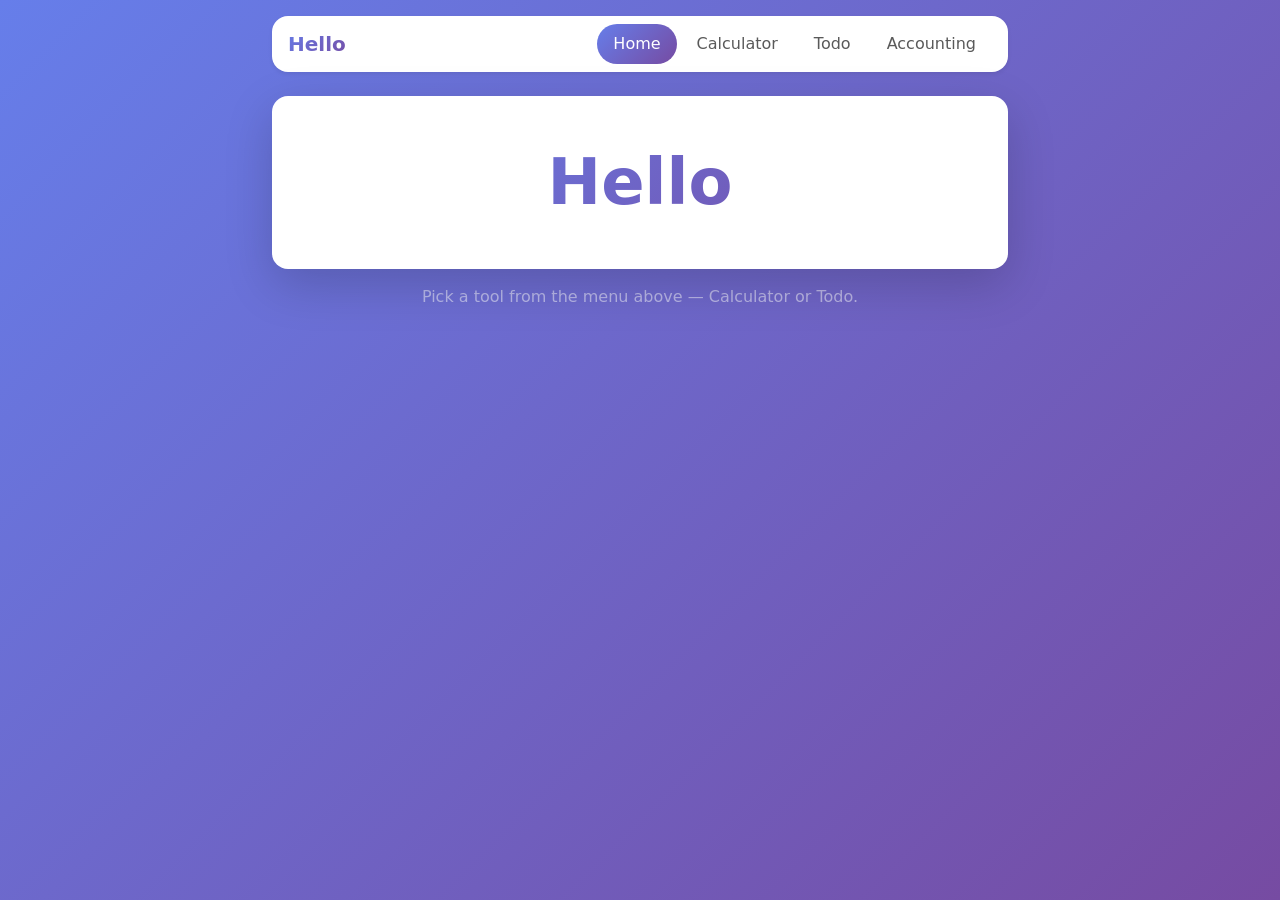
==== commit f216fd40: "Add complete double-entry accounting system" ====
--- a/index.html
+++ b/index.html
@@ -22,6 +22,9 @@
           <li class="nav-item">
             <a class="nav-link px-3" href="todo.html">Todo</a>
           </li>
+          <li class="nav-item">
+            <a class="nav-link px-3" href="accounting.html">Accounting</a>
+          </li>
         </ul>
       </div>
     </nav>
